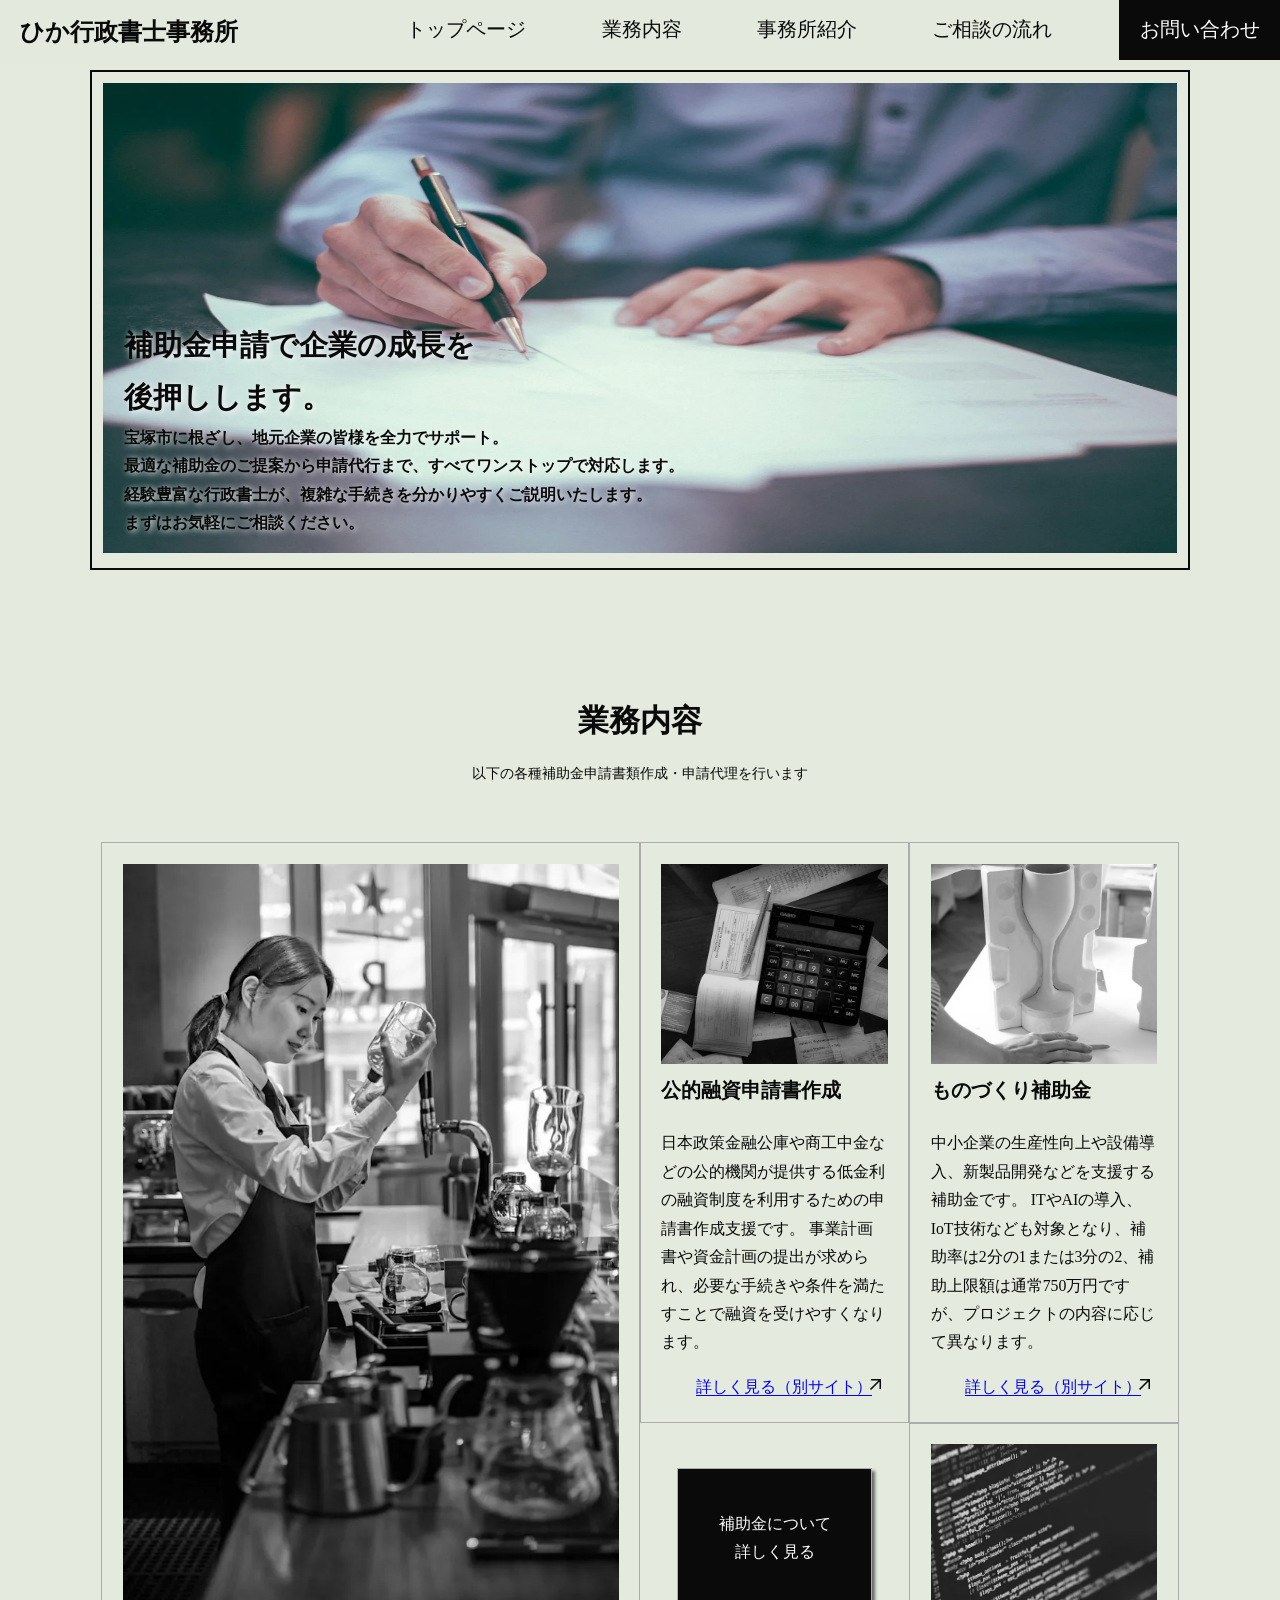
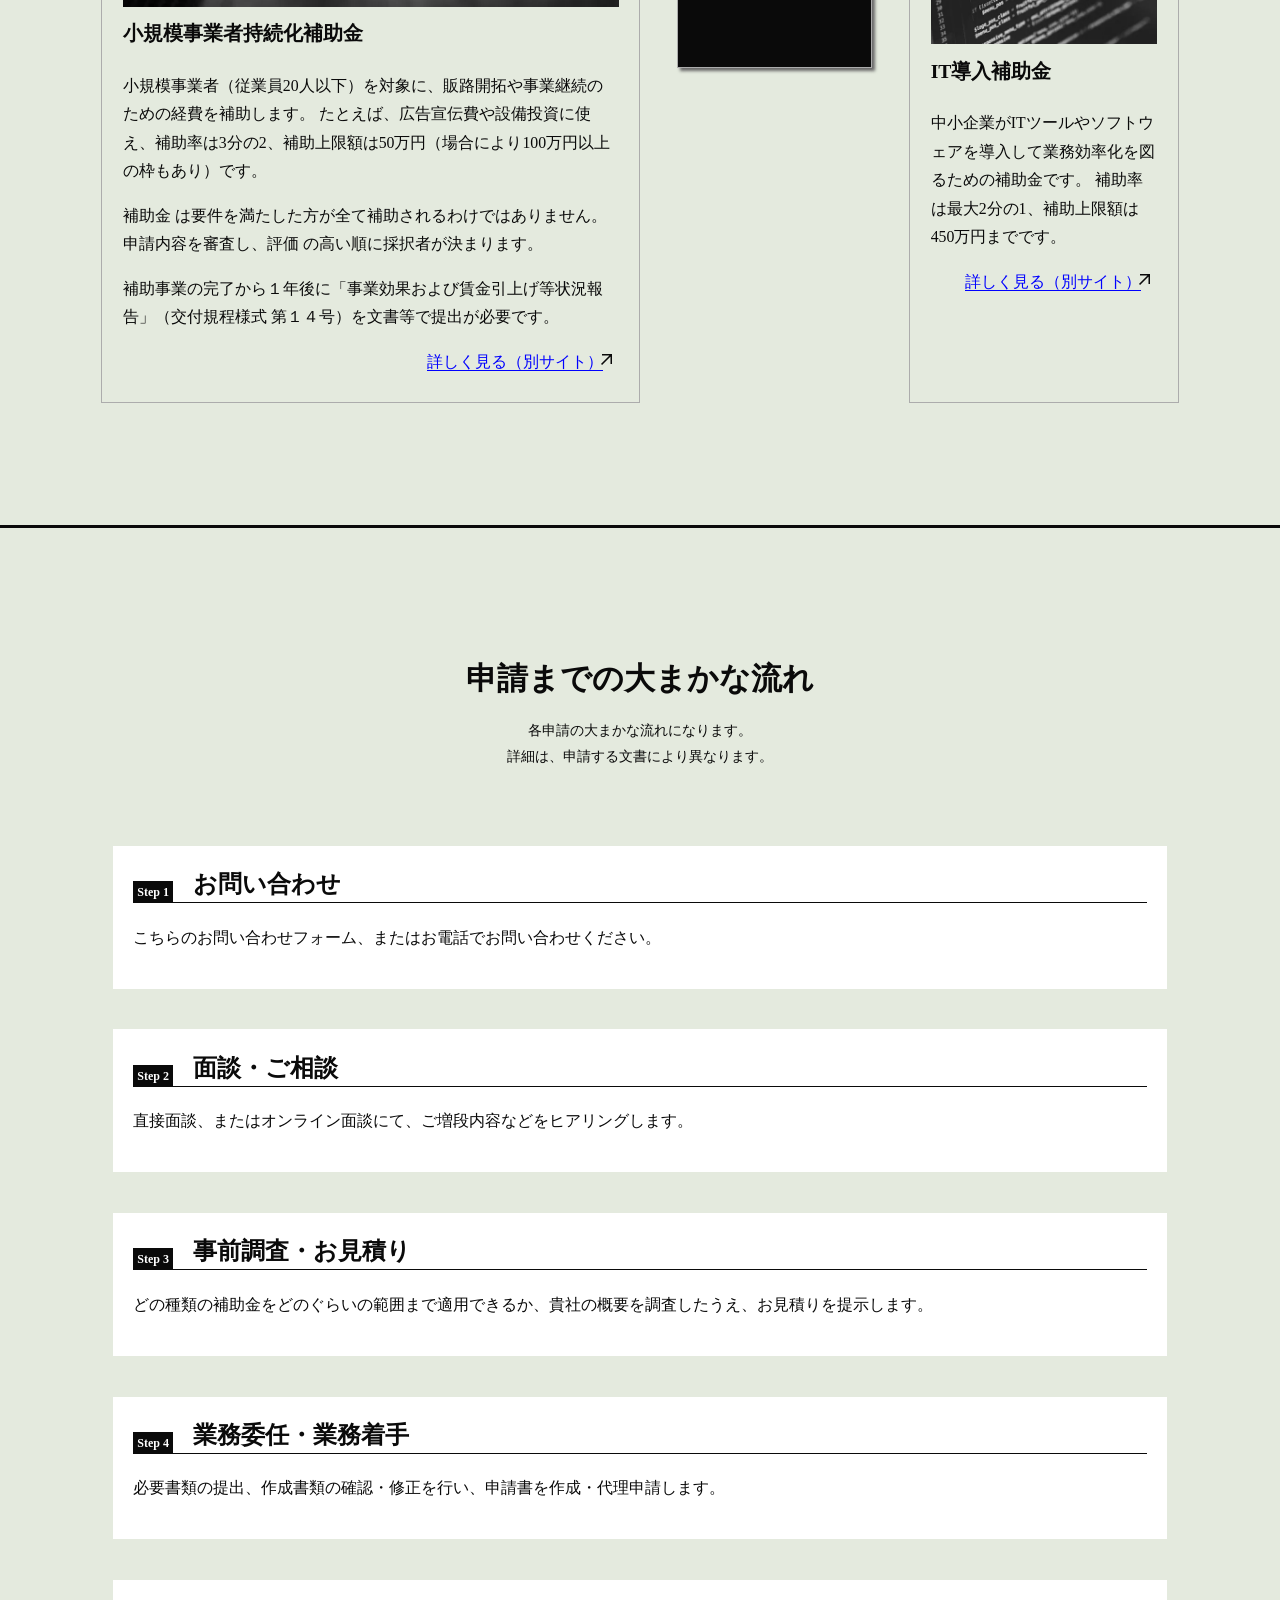
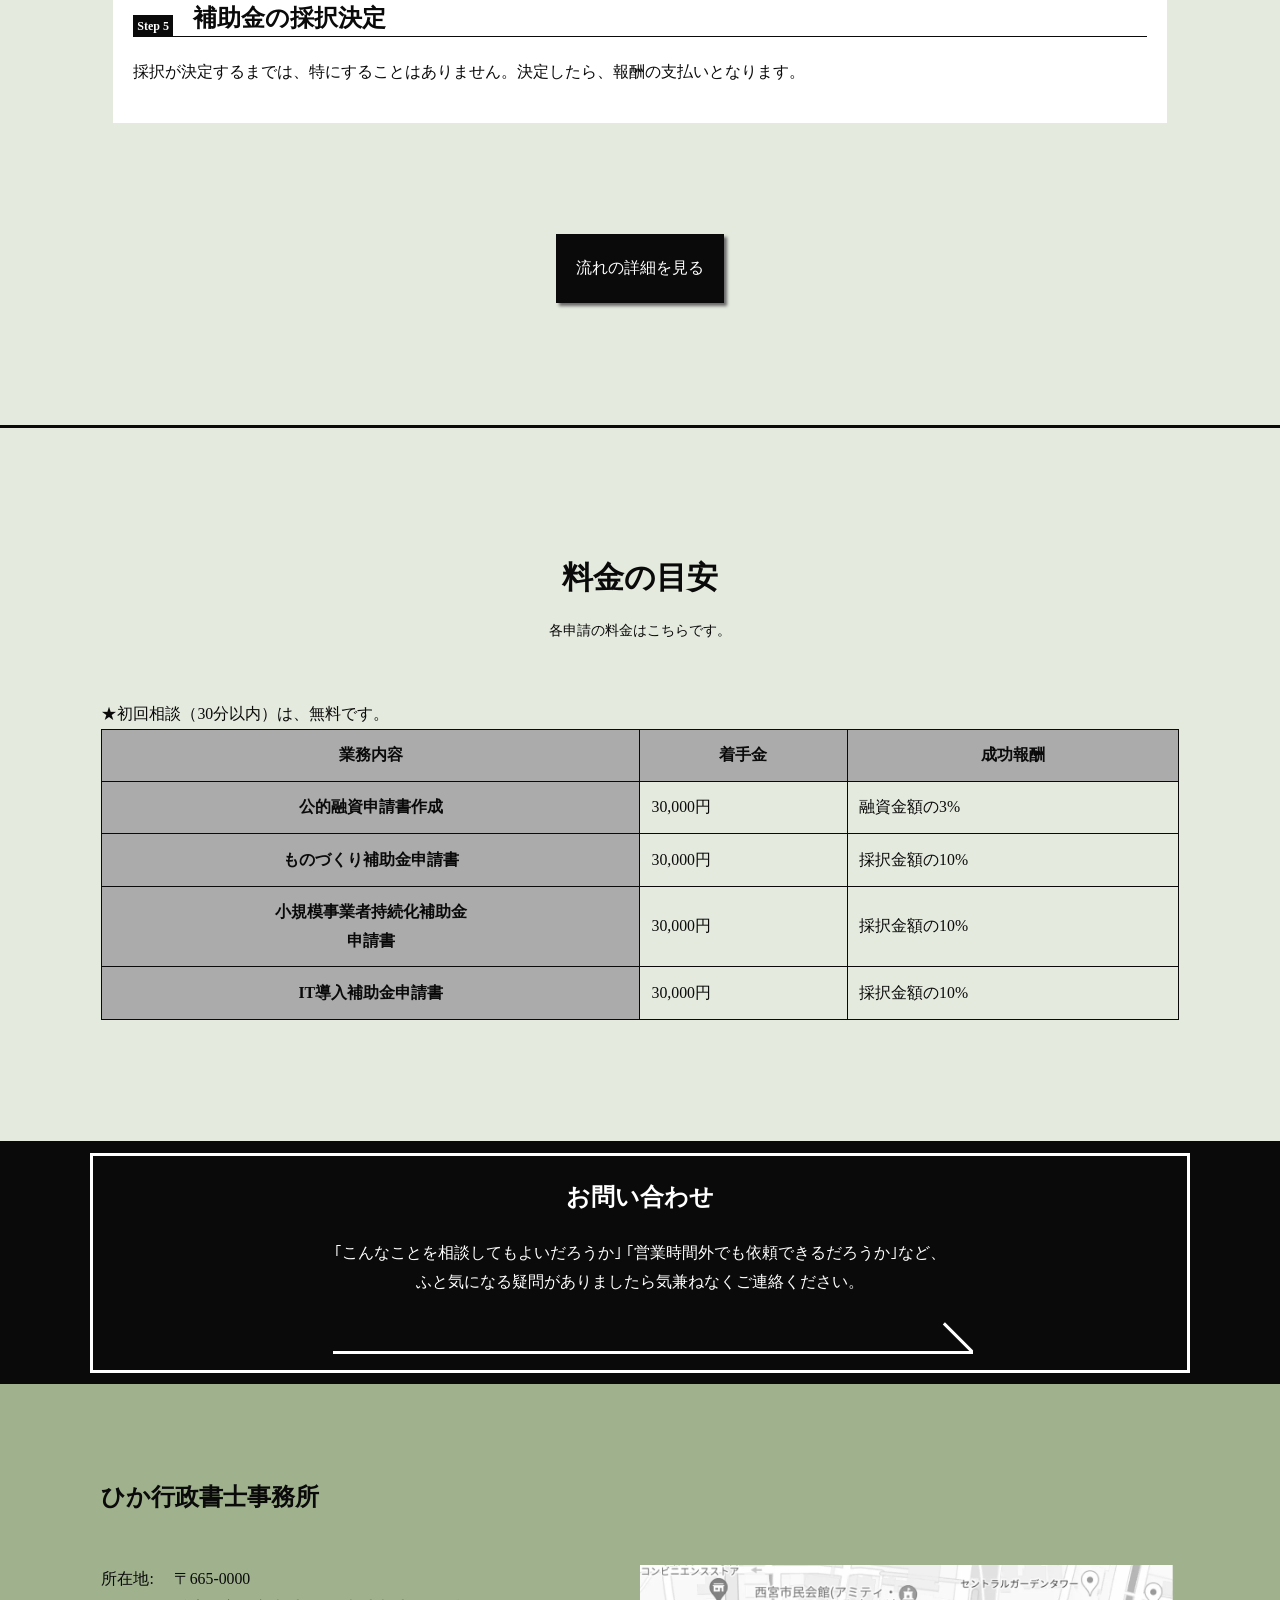
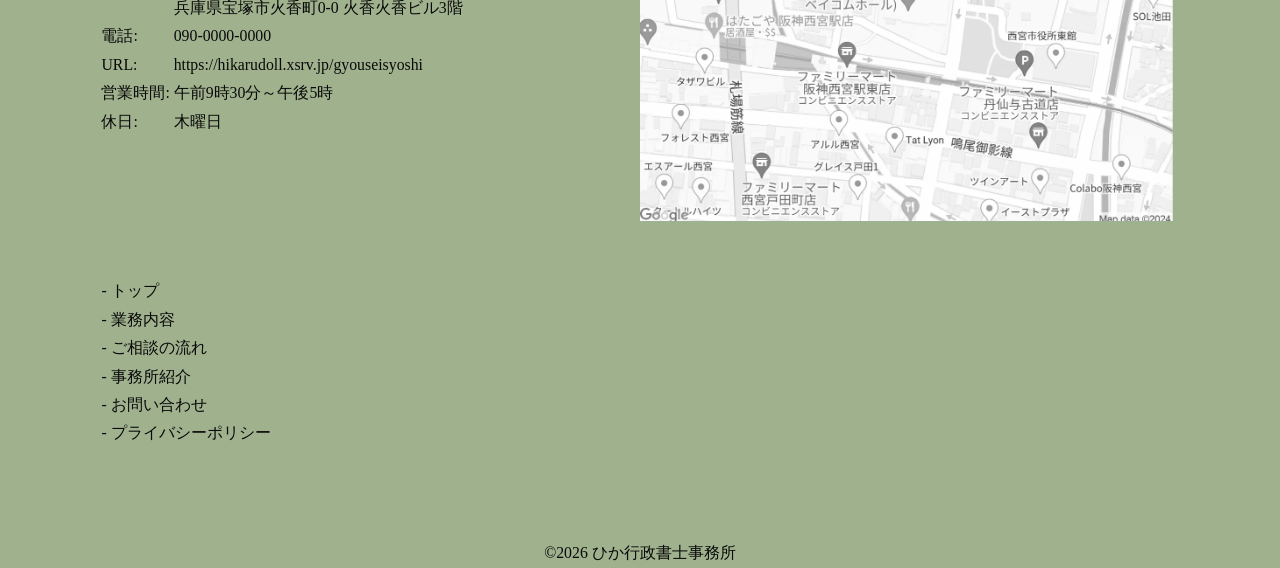
==== index.html @ 0ba05559 "contact箇所(pc)に改行を入れた" ====
<!doctype html>
<html lang="ja">
  <head>
    <meta charset="UTF-8" />
    <meta name="viewport" content="width=device-width, initial-scale=1.0" />
    <link rel="stylesheet" href="assets/css/variable.css" />
    <link rel="stylesheet" href="assets/css/reset.css" />
    <link rel="stylesheet" href="style.css" />
    <link rel="stylesheet" href="assets/css/main.css" />
    <link rel="stylesheet" href="responsive.css" />
    <title>ひか行政書士事務所</title>
    <!-- 構造化データ ----------------------------------------->
    <!-- Google Analyticsのタグを貼る場所 --------------------->
  </head>
  <body>
    <!-- header------------------------------------->
    <header class="header flex">
      <h1 class="logo">ひか行政書士事務所</h1>
      <button
        class="ham"
        aria-label="メニューを開く"
        aria-controls="main-navigation"
        aria-expanded="false"
      >
        <span class="ham1"></span>
        <span class="ham2"></span>
        <span class="ham3"></span>
      </button>
      <nav class="main-navigation" id="main-navigation">
        <ul class="nav-menu flex">
          <li><a href="#">トップページ</a></li>
          <li><a href="detail.html">業務内容</a></li>
          <li><a href="about.html">事務所紹介</a></li>
          <li><a href="flow.html">ご相談の流れ</a></li>
          <li class="contact-button">
            <a href="contact.html">お問い合わせ</a>
          </li>
        </ul>
      </nav>
    </header>
    <!-- mainvisual ---------------------------------->
    <div class="mainvisual wrapper">
      <div class="image">
        <img src="assets/img/mainvisual_img.webp" alt="字を書いている人" />
      </div>
      <p class="catchphrase">
        <span>補助金申請で企業の成長を<br class="blank" />後押しします。 </span
        ><br />
        宝塚市に根ざし、地元企業の皆様を全力でサポート。<br />
        最適な補助金のご提案から申請代行まで、すべてワンストップで対応します。<br />
        経験豊富な行政書士が、複雑な手続きを分かりやすくご説明いたします。<br />
        まずはお気軽にご相談ください。
      </p>
    </div>

    <!-- main----------------------------------------------->
    <main class="main front-page">
      <!-- service（業務内容）-------------->
      <section class="section service">
        <h2 class="title">業務内容</h2>
        <p class="section-phrase">
          以下の各種補助金申請書類作成・申請代理を行います
        </p>
        <div class="wrapper grid">
          <div class="item-1 item">
            <img src="assets/img/小規模事業者(2)img.webp" alt="小売り業の人" />
            <h3 class="item-title">小規模事業者持続化補助金</h3>
            <p>
              小規模事業者（従業員20人以下）を対象に、販路開拓や事業継続のための経費を補助します。
              たとえば、広告宣伝費や設備投資に使え、補助率は3分の2、補助上限額は50万円（場合により100万円以上の枠もあり）です。
            </p>
            <p>
              補助金
              は要件を満たした方が全て補助されるわけではありません。申請内容を審査し、評価
              の高い順に採択者が決まります。
            </p>
            <p>
              補助事業の完了から１年後に「事業効果および賃金引上げ等状況報告」（交付規程様式
              第１４号）を文書等で提出が必要です。
            </p>
            <div class="link">
              <a
                href="https://r3.jizokukahojokin.info/index.php"
                target="_blank"
                rel="noopener"
                >詳しく見る（別サイト）</a
              >
            </div>
          </div>
          <div class="item-2 item">
            <img src="assets/img/公的融資img.webp" alt="電卓の画像" />
            <h3 class="item-title">公的融資申請書作成</h3>
            <p>
              日本政策金融公庫や商工中金などの公的機関が提供する低金利の融資制度を利用するための申請書作成支援です。
              事業計画書や資金計画の提出が求められ、必要な手続きや条件を満たすことで融資を受けやすくなります。
            </p>
            <div class="link">
              <a
                href="https://www.jfc.go.jp/n/service/dl_kokumin.html"
                target="_blank"
                rel="noopener"
                >詳しく見る（別サイト）</a
              >
            </div>
          </div>
          <div class="item-3 item">
            <img src="assets/img/モノづくり補助金img.webp" alt="陶器を作る人" />
            <h3 class="item-title">ものづくり補助金</h3>
            <p>
              中小企業の生産性向上や設備導入、新製品開発などを支援する補助金です。
              ITやAIの導入、IoT技術なども対象となり、補助率は2分の1または3分の2、補助上限額は通常750万円ですが、プロジェクトの内容に応じて異なります。
            </p>
            <div class="link">
              <a
                href="https://portal.monodukuri-hojo.jp/"
                target="_blank"
                rel="noopener"
                >詳しく見る（別サイト）</a
              >
            </div>
          </div>
          <div class="item-5 item">
            <img
              src="assets/img/IT導入補助金img.webp"
              alt="テキストエディターの画像"
            />
            <h3 class="item-title">IT導入補助金</h3>
            <p>
              中小企業がITツールやソフトウェアを導入して業務効率化を図るための補助金です。
              補助率は最大2分の1、補助上限額は450万円までです。
            </p>
            <div class="link">
              <a
                href="https://it-shien.smrj.go.jp/"
                target="_blank"
                rel="noopener"
                >詳しく見る（別サイト）</a
              >
            </div>
          </div>
          <div class="item-4 item button">
            <a href="detail.html"
              >補助金について<br class="blank" />詳しく見る
            </a>
          </div>
        </div>
      </section>
      <!-- flow（大まかな流れ）- --------------->
      <section class="section flow">
        <h2 class="title">申請までの大まかな流れ</h2>
        <p class="section-phrase">
          各申請の大まかな流れになります。<br
            class="blank"
          />詳細は、申請する文書により異なります。
        </p>
        <ul class="wrapper grid">
          <li class="item">
            <h3 class="item-title"><span>Step 1</span>お問い合わせ</h3>
            <p>
              こちらのお問い合わせフォーム、またはお電話でお問い合わせください。
            </p>
          </li>
          <li class="item">
            <h3 class="item-title"><span>Step 2</span>面談・ご相談</h3>
            <p>
              直接面談、またはオンライン面談にて、ご増段内容などをヒアリングします。
            </p>
          </li>
          <li class="item">
            <h3 class="item-title"><span>Step 3</span>事前調査・お見積り</h3>
            <p>
              どの種類の補助金をどのぐらいの範囲まで適用できるか、貴社の概要を調査したうえ、お見積りを提示します。
            </p>
          </li>
          <li class="item">
            <h3 class="item-title"><span>Step 4</span>業務委任・業務着手</h3>
            <p>
              必要書類の提出、作成書類の確認・修正を行い、申請書を作成・代理申請します。
            </p>
          </li>
          <li class="item last-item">
            <h3 class="item-title"><span>Step 5</span>補助金の採択決定</h3>
            <p>
              採択が決定するまでは、特にすることはありません。決定したら、報酬の支払いとなります。
            </p>
          </li>
        </ul>
        <div class="section-button button">
          <a href="flow.html">流れの詳細を見る</a>
        </div>
      </section>
      <!-- price（料金の目安）- ---------------->
      <section class="section price">
        <h2 class="title">料金の目安</h2>
        <p class="section-phrase">各申請の料金はこちらです。</p>
        <div class="wrapper">
          <p>★初回相談（30分以内）は、無料です。</p>
          <table>
            <thead>
              <tr>
                <th>業務内容</th>
                <th>着手金</th>
                <th>成功報酬</th>
              </tr>
            </thead>
            <tbody>
              <tr>
                <th>公的融資申請書作成</th>
                <td>30,000円</td>
                <td>融資金額の3%</td>
              </tr>
              <tr>
                <th>ものづくり補助金申請書</th>
                <td>30,000円</td>
                <td>採択金額の10%</td>
              </tr>
              <tr>
                <th>小規模事業者持続化補助金<br class="blank" />申請書</th>
                <td>30,000円</td>
                <td>採択金額の10%</td>
              </tr>
              <tr>
                <th>IT導入補助金申請書</th>
                <td>30,000円</td>
                <td>採択金額の10%</td>
              </tr>
            </tbody>
          </table>
        </div>
      </section>
      <!-- contact（お問い合わせ）- ---------->
      <section class="contact">
        <a href="contact.html" class="wrapper">
          <h2>お問い合わせ</h2>
          <p>
            ｢こんなことを相談してもよいだろうか｣
            ｢営業時間外でも依頼できるだろうか｣など、<br class="blank" />
            ふと気になる疑問がありましたら気兼ねなくご連絡ください。
          </p>
        </a>
      </section>
    </main>
    <!-- footer- --------------------------------------->
    <footer class="footer">
      <div class="wrapper">
        <div class="item">
          <div class="logo">ひか行政書士事務所</div>
          <div class="flex">
            <dl class="grid">
              <dt>所在地:</dt>
              <dd>
                〒665-0000<br />
                兵庫県宝塚市火香町0-0 火香火香ビル3階
              </dd>
              <dt>電話:</dt>
              <dd>090-0000-0000</dd>
              <dt>URL:</dt>
              <dd>https://hikarudoll.xsrv.jp/gyouseisyoshi</dd>
              <dt>営業時間:</dt>
              <dd>午前9時30分～午後5時</dd>
              <dt>休日:</dt>
              <dd>木曜日</dd>
            </dl>
            <div class="map">
              <img src="assets/img/map.webp" alt="地図" />
            </div>
          </div>
        </div>
        <ul class="footer-nav-menu" aria-label="フッターメニュー">
          <li><a href="index.html">トップ</a></li>
          <li><a href="detail.html">業務内容</a></li>
          <li><a href="flow.html">ご相談の流れ</a></li>
          <li><a href="about.html">事務所紹介</a></li>
          <li><a href="contact.html">お問い合わせ</a></li>
          <li><a href="privacy-policy.html">プライバシーポリシー</a></li>
        </ul>
      </div>
      <p class="copy">&copy;2026 ひか行政書士事務所</p>
    </footer>
    <!-- /footer- ------------------------------------------------->
    <script src="java.js"></script>
  </body>
</html>
---- assets/css/variable.css ----
@charset "UTF-8";
:root {
  /* === color ==================================== */
  --color-base: #e4eade;
  --color-accent: #0a0a0a;
  --color-line: #333;
  --color-line-right: #acacac;
  /* === spacing ==================================== */
  --space-xxs: clamp(0.3rem, 0.162rem + 0.69vw, 0.75rem);
  --space-xs: clamp(1rem, 0.908rem + 0.46vw, 1.3rem);
  --space-s: clamp(1.5rem, 1.056rem + 2.22vw, 3rem);
  --space-m: clamp(2rem, 1.704rem + 1.48vw, 3rem);
  --space-l: clamp(3rem, 2.407rem + 2.96vw, 5rem);
  /* --space-xl: 64px; */
  --space-xl: clamp(0.5rem, -0.577rem + 5.38vw, 4rem);
  --space-xxl: 80px;

  /* === font size ==================================== */

  --title-h1: clamp(1.563rem, 1.428rem + 0.67vw, 2rem);
  --title-h2: clamp(1.375rem, 1.26rem + 0.58vw, 1.5rem);
  /* --title-h3: clamp(1rem, 0.962rem + 0.19vw, 1.125rem); */
  --title-h3: clamp(1rem, 0.923rem + 0.38vw, 1.25rem);
  --title-h4: 1rem;

  /* text */
  --text-xs: 0.75rem;
  --text-s: clamp(0.875rem, 0.4vw + 0.8rem, 1rem);
  --text-m: clamp(1rem, 0.5vw + 0.85rem, 1.125rem);
  --text-l: clamp(1.125rem, 0.5vw + 1rem, 1.5rem);
  --text-xl: clamp(1.5rem, 1vw + 1rem, 3rem);
  /* こっちを使うことにする *******************変換未*****/
  --text-l: 1.125rem;
  --text-m: 1rem;
  --text-s: 0.875rem;

  /* button */
  /* こっちを使うことにする************************* */
  --button-l: 1.25rem;
  --button-m: 1rem;
  --button-s: 0.875rem;
}
---- style.css ----
@charset "utf-8";
/* -----------------------
共通スタイル
------------------------ */
.title,
.page-title {
  padding: var(--space-m) 0 var(--space-xxs);
  font-size: var(--title-h1);
  text-align: center;
  font-weight: bold;
}
.logo {
  font-weight: bold;
  font-size: var(--title-h2);
}
.section-title {
  font-size: var(--title-h2);
}
.page-title {
  text-align: left;
}
.wrapper {
  max-width: 1100px;
  margin: 0 auto;
  padding: var(--space-s) var(--space-xxs);
}
.grid {
  display: grid;
}
.flex {
  display: flex;
  flex-direction: column;
}
.section-phrase {
  font-size: var(--text-s);
  text-align: center;
  margin-bottom: var(--space-xxs);
}
.link {
  text-align: right;
  margin-right: 2rem;
  & a {
    border-bottom: 1px solid blue;
    position: relative;
    color: blue;
  }
  & a::after {
    display: inline-block;
    position: absolute;
    content: "";
    background-image: url(assets/img/arrow_outward.png);
    width: 20px;
    height: 20px;
    right: -14px;
    bottom: 0;
    transition: 0.4s ease;
  }
  & a:hover::after {
    right: -20px;
  }
}
.button {
  background-color: var(--color-accent);
  width: max-content;
  margin: var(--space-s) auto;
  padding: 0;
  box-shadow: 3px 3px 3px dimgray;
  & a {
    display: block;
    color: #fff;
    padding: var(--space-xs);
  }
}
.button:hover {
  background-color: #fff;
  outline: 2px solid var(--color-accent);
  & a {
    color: var(--color-accent);
    font-weight: bold;
  }
}
.blank {
  display: none;
}

/* -----------------------
header
------------------------ */
/* menu ------- */
.ham {
  display: block;
  border: none;
  width: 31px;
  height: 31px;
  position: absolute;
  right: 1rem;
  top: 1rem;
  z-index: 30;
  cursor: pointer;
  background-color: transparent;
}
.ham span {
  position: absolute;
  width: 100%;
  height: 2px;
  right: 0;
}
.ham1 {
  top: calc(50% - 10% / 2 - 25%);
  transition: 0.2s;
  background-color: var(--color-accent);
}
.ham2 {
  top: calc(50% - 10% / 2);
  background-color: var(--color-accent);
}
.ham3 {
  top: calc(50% - 10% / 2 + 25%);
  transition: 0.5s;
  background-color: var(--color-accent);
}
.open .ham1 {
  top: calc(50% - 10% / 2);
  background-color: var(--color-accent);
  transform: rotate(135deg);
}
.open .ham2 {
  opacity: 0;
}
.open .ham3 {
  top: calc(50% - 10% / 2);
  background-color: var(--color-accent);
  transform: rotate(-135deg);
}
.main-navigation {
  display: none;
  background-color: var(--color-base);
  width: 100%;
  height: 100vh;
  padding: var(--space-m);
  top: 0;
  left: 0;
  z-index: 2;
  transition: 1s;
  & li {
    line-height: 2;
    text-align: center;
  }
  & a {
    font-size: var(--title-h2);
    padding: 0.2rem 0.5rem;
  }
}
.open .main-navigation {
  display: block;
}
.header {
  padding: var(--space-xxs);
  position: fixed;
  width: 100%;
  transition: 1s ease;
  background-color: #e4eade91;
  z-index: 10;
  top: 0;
}

/* -----------------------
footer
------------------------ */
.footer {
  padding-top: var(--space-m);
  background-color: #9fb18d;
  .logo,
  .map,
  .footer-nav-menu {
    margin-bottom: var(--space-m);
  }
  .grid {
    grid-template-columns: 1fr 4fr;
    margin-bottom: var(--space-xs);
  }
  .footer-nav-menu li::before {
    content: "- ";
  }
  & a:hover {
    margin-left: 1rem;
  }
  .copy {
    text-align: center;
  }
}
/*  --------------------
Intersection Observere
-----------------------*/
.hide {
  transform: translateY(-200px);
}
---- assets/css/main.css ----
@charset "utf-8";
/* ---------------------
共通スタイル
-----------------------*/
.blank {
  display: none;
}
.contact {
  background-color: var(--color-accent);
  padding: var(--space-xxs);
  text-align: center;
  position: relative;
  transition: 0.4s;
  & a {
    height: 220px;
    display: block;
    border: 3px solid #fff;
  }
  & h2 {
    margin: var(--space-xs) 0;
  }
  & a,
  & h2,
  & p {
    color: #fff;
  }
  &::after,
  &::before {
    content: "";
    position: absolute;
    background-color: #fff;
    width: 70%;
    height: 3px;
    bottom: 30px;
    right: 60px;
  }
  &::before {
    width: 40px;
    bottom: 45px;
    right: 56px;
    transform: rotate(45deg);
  }
  &:hover {
    background-color: rgb(112, 111, 111);
  }
}
.sub-content {
  border-top: 1px solid var(--color-accent);
  .sub-wrapper {
    max-width: 1100px;
    margin: 0 auto;
    background-color: var(--color-base);
  }
  & li {
    padding: var(--space-s);
    border-bottom: 1px solid var(--color-line-right);
  }
  & h3 {
    border-bottom: 1px solid var(--color-line-right);
    text-align: center;
    font-size: var(--title-h2);
    padding: var(--space-xs);
  }
  & h4 {
    font-size: var(--title-h3);
    margin-bottom: var(--space-xxs);
  }
  .item {
    padding: var(--space-xs);
  }
}
/* -------------------------
index.html
-------------------------- */
/* mainvisual */
.mainvisual {
  top: 70px;
  margin: var(--space-xxs);
  padding: var(--space-xxs);
  border: 2px solid var(--color-accent);
  position: relative;
  height: 72vh;
  margin-bottom: var(--space-s);
  .image {
    & img {
      height: 70vh;
    }
  }
  .catchphrase {
    position: absolute;
    padding: var(--space-xs);
    bottom: 10px;
    font-weight: bold;
    text-shadow: 2px 1px 6px #fff;
    & span {
      font-size: var(--text-xl);
    }
  }
}
/* main */
.front-page {
  .section {
    padding: var(--space-l) 0;
    border-bottom: 3px solid var(--color-accent);
  }
  & img {
    filter: grayscale(1);
    width: 100%;
    height: 200px;
  }
  .item-title {
    font-size: var(--title-h2);
    margin-bottom: var(--space-xs);
  }
  .item {
    & p {
      margin-bottom: 1rem;
    }
  }
  /* section service ---------------*/
  .service {
    .item {
      padding-bottom: var(--space-s);
    }
    .item-5 {
      padding-bottom: var(--space-l);
    }
    .item-4 {
      padding: 0;
    }
  }
  /* section flow -------------------*/
  .flow {
    .item {
      background-color: #fff;
      padding: var(--space-xs);
      margin-bottom: var(--space-s);
      margin: var(--space-xs) var(--space-xxs);
    }
    .item-title {
      border-bottom: 1px solid var(--color-accent);
      padding-left: 60px;
      position: relative;
      line-height: 1.5;
      & span {
        background-color: var(--color-accent);
        color: #fff;
        font-size: var(--text-xs);
        padding: 2px 4px;
        position: absolute;
        bottom: -1px;
        left: 0;
      }
    }
  }
  .price {
    margin-bottom: 0;
    .section {
      border-bottom: 3px solid var(--color-base);
    }

    & table {
      width: 100%;
      border: 1px solid var(--color-accent);
      border-collapse: collapse;
    }
    & th {
      background-color: rgb(172, 171, 171);
    }
    & td,
    & th {
      border-bottom: 1px solid var(--color-accent);
      border-left: 1px solid var(--color-accent);
      padding: var(--space-xxs);
    }
  }
  .section.price {
    border-bottom: none;
  }
}

/* -----------------------
detail.html
------------------------ */
.detail {
  background-image: url(../img/detail-bg-fix.webp);
  background-repeat: no-repeat;

  .inner {
    background-color: #ffffffb1;
    padding: var(--space-s) var(--space-xs);
    margin-bottom: var(--space-s);
    & p {
      margin-bottom: var(--space-xs);
    }
  }
  .section-subtitle::before {
    content: "■";
  }
  .section-title {
    margin-bottom: var(--space-xxs);
  }
}

/* -----------------------
about.html
------------------------ */
.about {
  .text {
    padding: var(--space-s);
    .item {
      margin-bottom: var(--space-s);
    }
  }
  .career dl {
    display: grid;
    grid-template-columns: 1fr 3fr;
  }
  .image {
    text-align: center;
    margin-bottom: var(--space-s);
    & img {
      width: 70%;
    }
  }
  .summary {
    border: 1px solid var(--color-line);
    gap: 0;
    grid-template-columns: 1fr 4fr;
    & dt,
    & dd {
      border: 1px solid var(--color-line);
      padding: var(--space-xxs);
    }
  }
}

/* -----------------------
flow.html
------------------------ */
#flow {
  .container {
    border-left: 1px solid var(--color-accent);
    padding: var(--space-l) 0 0 var(--space-m);
  }
  .section-title {
    margin-bottom: var(--space-xs);
    position: relative;
  }
  .section {
    margin-bottom: var(--space-l);
  }
  .section-title::before {
    content: "Step.1";
    position: absolute;
    color: rgba(143, 143, 143, 0.237);
    font-size: 3rem;
    top: -57px;
    left: -33px;
  }
  .step2::before {
    content: "Step.2";
  }
  .step3::before {
    content: "Step.3";
  }
  .step4::before {
    content: "Step.4";
  }
  .step5::before {
    content: "Step.5";
  }
  .step6::before {
    content: "Step.6";
  }
  .step7::before {
    content: "Step.7";
  }
}

/* -----------------------
contact.html
Formzuのフォームを挿入するため基本的にデザインは変更不可
------------------------ */
.contact-form {
  height: 120vh;
}
/* -----------------------
thanks.html/404.html
------------------------ */
#thanks,
#not-found {
  .page-title {
    padding: var(--space-m) 0;
  }
  & p {
    margin-bottom: var(--space-s);
  }
}
---- responsive.css ----
@charset "utf-8";
@media screen and (max-width: 1120px) {
}
@media screen and (min-width: 878px) {
  .blank {
    display: block;
  }
  .contact::after {
    width: 50%;
    right: 24%;
  }
  .contact::before {
    right: 23.6%;
  }
  .contact .wrapper {
    padding: 0 var(--space-m);
  }
  .sub-content .grid {
    grid-template-columns: repeat(3, 1fr);
    gap: 0;
    & li {
      border-right: 1px solid var(--color-line-right);
      padding: var(--space-s);
    }
    & li:first-child {
      border-left: 1px solid var(--color-line-right);
    }
  }

  /* header/menu------- */
  .grid2 {
    grid-template-columns: repeat(2, 1fr);
    gap: var(--space-s);
  }
  .ham {
    display: none;
  }
  .header {
    flex-direction: row;
    justify-content: space-between;
    align-items: center;
    padding: 0 0 0 var(--space-xs);
    position: fixed;
    width: 100%;
    height: 65px;
    background-color: #e4eadeba;
    top: 0;
    z-index: 10;
  }
  .main-navigation {
    background-color: transparent;
    padding: 0;
    display: block;
    height: 65px;
    width: 70%;
    .flex {
      justify-content: space-between;
      align-items: center;
      flex-direction: row;
    }
    & li {
      line-height: 1;
    }
    & a {
      font-size: var(--title-h3);
    }
    .contact-button {
      background-color: var(--color-accent);
      & a {
        color: #fff;
        display: inline-block;
        padding: var(--space-xs);
      }
    }
  }
  /* mainvisual------------ */
  .mainvisual {
    top: 60px;
    margin-bottom: 60px;
    margin: 10px auto 60px auto;
    height: 500px;
    .image {
      width: 100%;
      & img {
        object-fit: fill;
        width: 100%;
        height: 470px;
      }
    }
  }
  /* footer-------- */
  .footer {
    .flex {
      flex-direction: row;
      align-items: flex-start;
      justify-content: space-between;
    }
    .grid2 {
      gap: var(--space-xxs);
    }
    .map {
      width: 50%;
    }
  }

  /* -----------------------
  index.html
  ------------------------ */

  .front-page {
    .service {
      .grid {
        grid-template-columns: repeat(4, 1fr);
        grid-template-rows: repeat(2, 1fr);
      }
      .item-title {
        font-size: var(--title-h3);
      }
      .item {
        padding: var(--space-xs);
        border: 1px solid var(--color-line-right);
      }
      .item-1 {
        grid-column: 1/3;
        grid-row: 1/3;
        & img {
          height: auto;
        }
      }
      .item-2 {
        grid-column: 3/4;
        grid-row: 1/2;
      }
      .item-3 {
        grid-column: 4/5;
        grid-row: 1/2;
      }
      .item-4 {
        grid-column: 3/4;
        grid-row: 2/3;
        text-align: center;
        height: 200px;
        .blank {
          display: block;
        }
        &:hover {
          background-color: dimgray;
        }
      }
      .item-5 {
        grid-column: 4/5;
        grid-row: 2/3;
      }
    }
  }
  .link {
    margin-right: 1rem;
  }

  /* -----------------------
  detail.html
  ------------------------ */
  .detail {
    .wrapper {
      padding: var(--space-s);
    }
    .inner {
      padding: var(--space-s);
    }
    .grid2 {
      align-items: end;
      margin-bottom: var(--space-m);
    }
  }
  /* -----------------------
  about.html
  ------------------------ */
  #about {
    .about-grid {
      grid-template-columns: 1fr 1fr;
      gap: var(--space-s);
      margin-bottom: var(--space-m);
      align-items: center;
    }
    & h2 {
      padding: var(--space-xs) 0;
    }
  }
  /* -----------------------
  flow.html
  ------------------------ */
  #flow {
    .section-title::before {
      font-size: 6rem;
      top: -85px;
    }
    .container {
      margin-left: var(--space-m);
    }
  }
  /* -------------------
  contact.html
  ---------------------*/
  .contact-form {
    .wrapper {
      width: 700px;
    }
  }
}
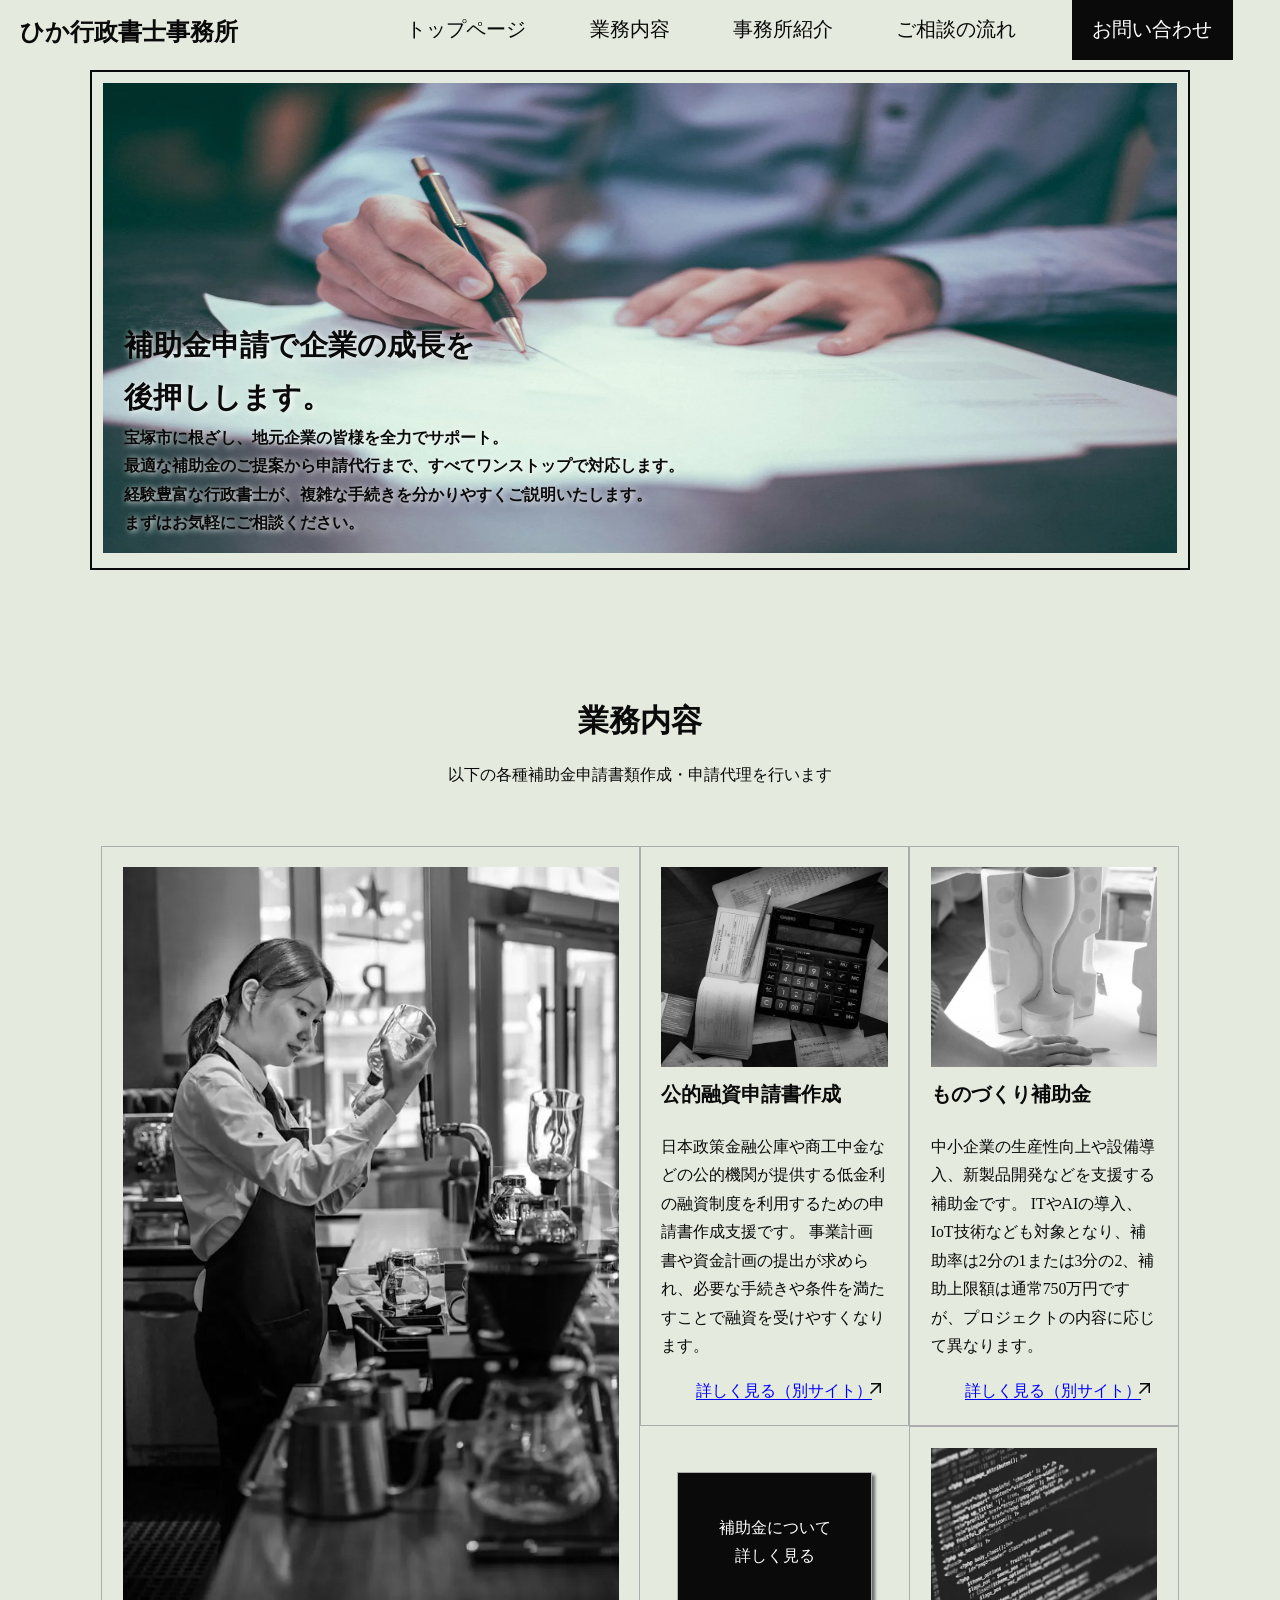
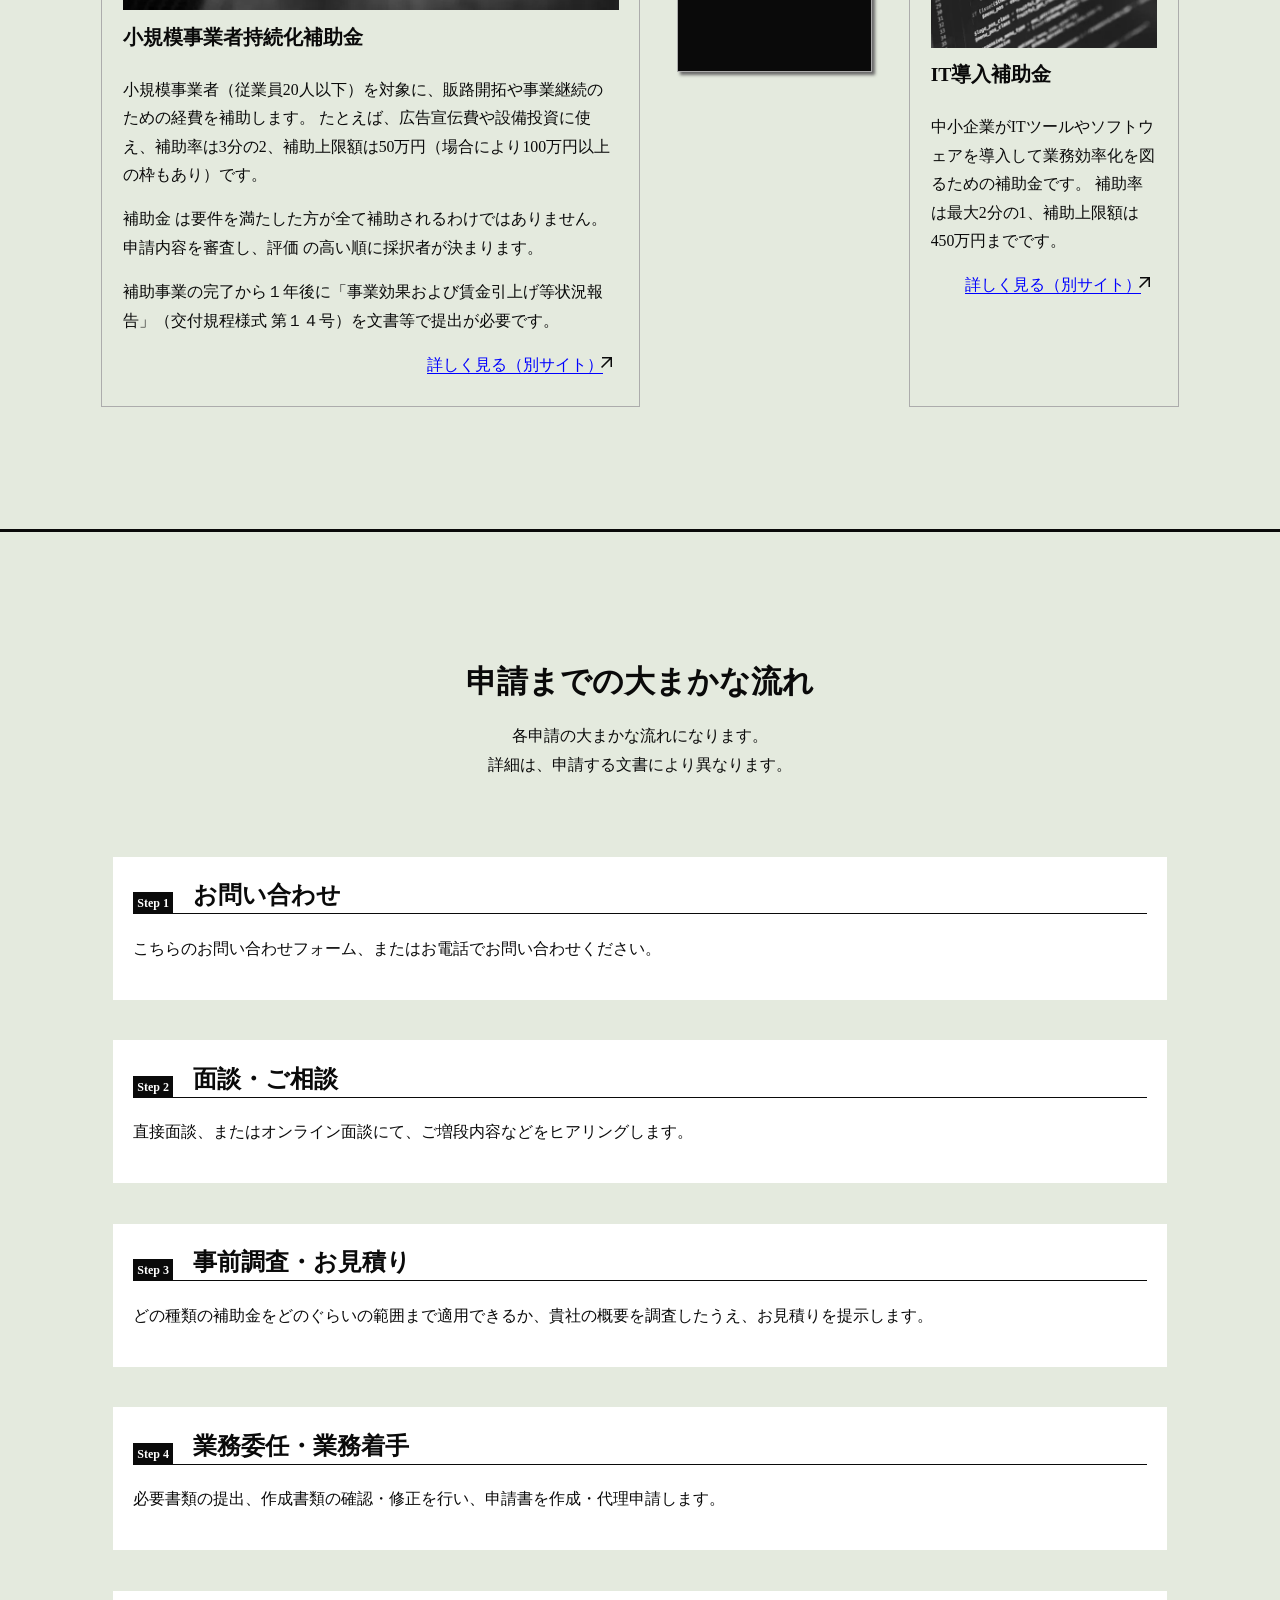
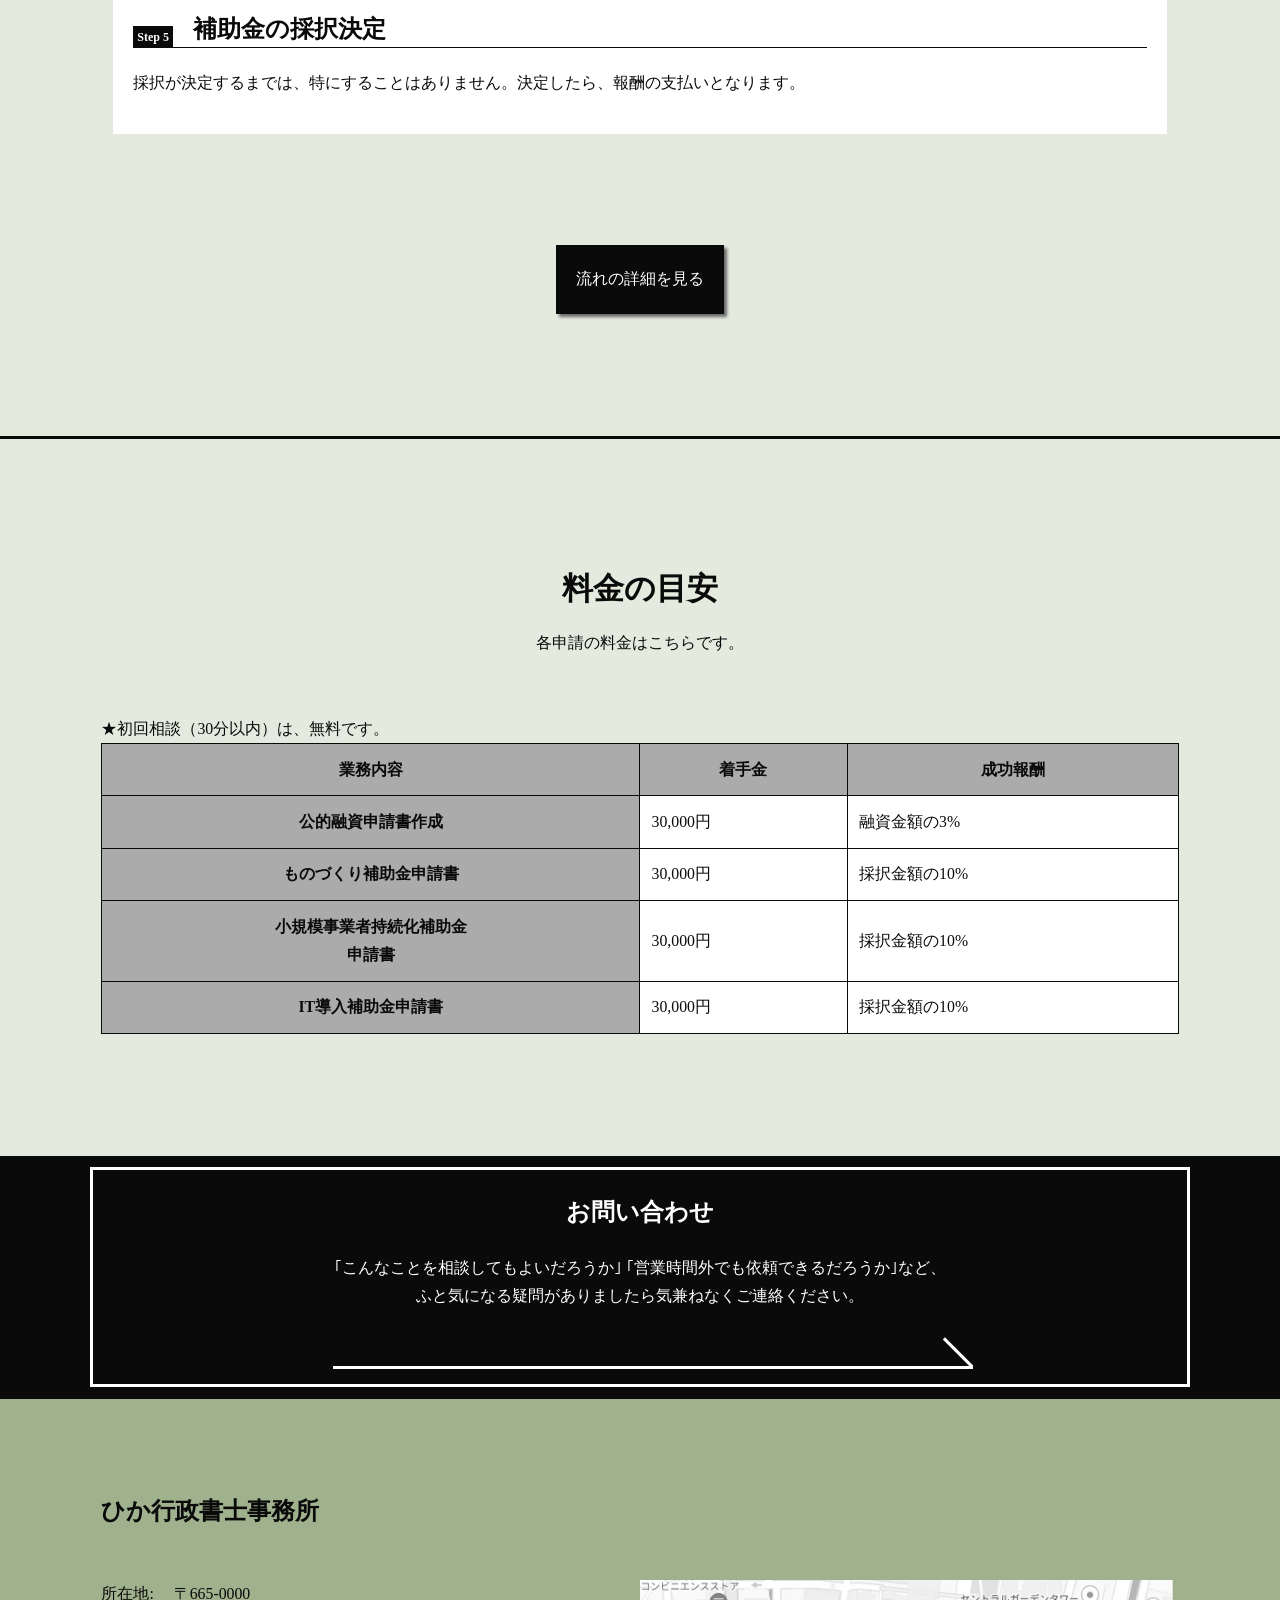
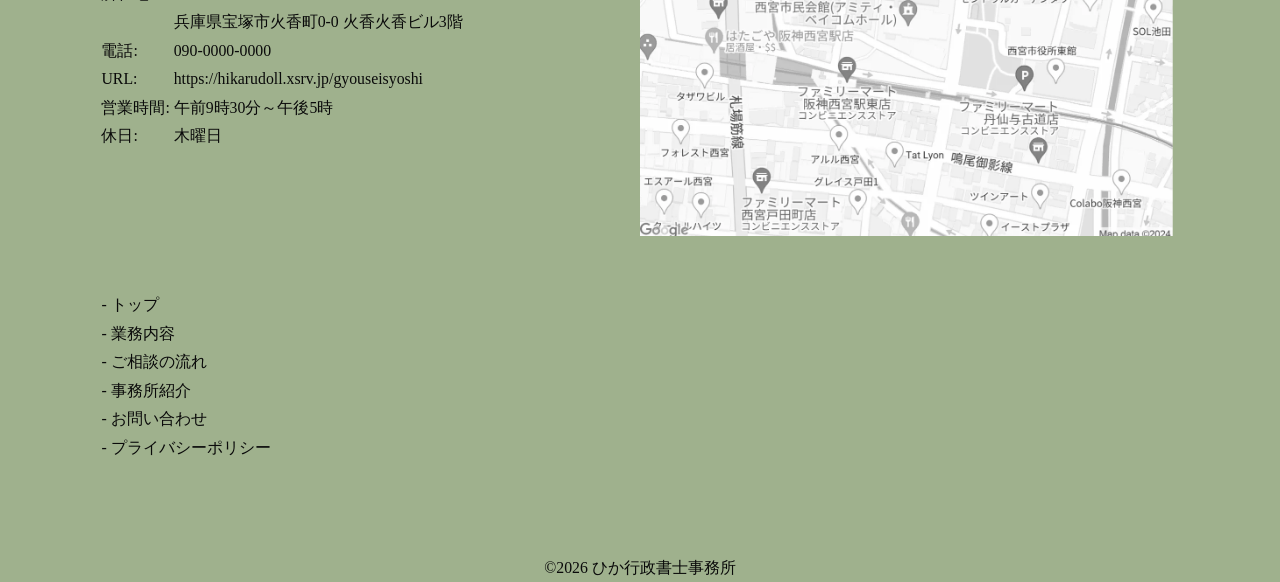
==== commit 53330a20: "コピーライトをJSで動的にする" ====
--- a/index.html
+++ b/index.html
@@ -35,6 +35,7 @@
           <li class="contact-button">
             <a href="contact.html">お問い合わせ</a>
           </li>
+          <li id="js-focus-trap" tabindex="0"></li>
         </ul>
       </nav>
     </header>
@@ -275,7 +276,7 @@
           <li><a href="privacy-policy.html">プライバシーポリシー</a></li>
         </ul>
       </div>
-      <p class="copy">&copy;2026 ひか行政書士事務所</p>
+      <p class="copy">&copy;<span id="year"></span> ひか行政書士事務所</p>
     </footer>
     <!-- /footer- ------------------------------------------------->
     <script src="java.js"></script>
--- a/assets/css/variable.css
+++ b/assets/css/variable.css
@@ -1,11 +1,11 @@
 @charset "UTF-8";
 :root {
-  /* === color ==================================== */
+  /* === color =========================== */
   --color-base: #e4eade;
   --color-accent: #0a0a0a;
   --color-line: #333;
   --color-line-right: #acacac;
-  /* === spacing ==================================== */
+  /* === spacing ========================== */
   --space-xxs: clamp(0.3rem, 0.162rem + 0.69vw, 0.75rem);
   --space-xs: clamp(1rem, 0.908rem + 0.46vw, 1.3rem);
   --space-s: clamp(1.5rem, 1.056rem + 2.22vw, 3rem);
@@ -14,29 +14,15 @@
   /* --space-xl: 64px; */
   --space-xl: clamp(0.5rem, -0.577rem + 5.38vw, 4rem);
   --space-xxl: 80px;
-
-  /* === font size ==================================== */
-
+  /* === font size ======================== */
   --title-h1: clamp(1.563rem, 1.428rem + 0.67vw, 2rem);
   --title-h2: clamp(1.375rem, 1.26rem + 0.58vw, 1.5rem);
-  /* --title-h3: clamp(1rem, 0.962rem + 0.19vw, 1.125rem); */
   --title-h3: clamp(1rem, 0.923rem + 0.38vw, 1.25rem);
   --title-h4: 1rem;
-
-  /* text */
+  /* == text ==============================*/
   --text-xs: 0.75rem;
   --text-s: clamp(0.875rem, 0.4vw + 0.8rem, 1rem);
   --text-m: clamp(1rem, 0.5vw + 0.85rem, 1.125rem);
   --text-l: clamp(1.125rem, 0.5vw + 1rem, 1.5rem);
   --text-xl: clamp(1.5rem, 1vw + 1rem, 3rem);
-  /* こっちを使うことにする *******************変換未*****/
-  --text-l: 1.125rem;
-  --text-m: 1rem;
-  --text-s: 0.875rem;
-
-  /* button */
-  /* こっちを使うことにする************************* */
-  --button-l: 1.25rem;
-  --button-m: 1rem;
-  --button-s: 0.875rem;
 }
--- a/style.css
+++ b/style.css
@@ -192,6 +192,7 @@
 /*  --------------------
 Intersection Observere
 -----------------------*/
+/* 発火したときの挙動 */
 .hide {
   transform: translateY(-200px);
 }
--- a/assets/css/main.css
+++ b/assets/css/main.css
@@ -97,7 +97,7 @@
     }
   }
 }
-/* main */
+/* main --------------*/
 .front-page {
   .section {
     padding: var(--space-l) 0;
@@ -117,7 +117,7 @@
       margin-bottom: 1rem;
     }
   }
-  /* section service ---------------*/
+  /* service ---------------*/
   .service {
     .item {
       padding-bottom: var(--space-s);
@@ -129,7 +129,7 @@
       padding: 0;
     }
   }
-  /* section flow -------------------*/
+  /* flow -------------------*/
   .flow {
     .item {
       background-color: #fff;
@@ -153,6 +153,7 @@
       }
     }
   }
+  /* price --------------*/
   .price {
     margin-bottom: 0;
     .section {
@@ -163,6 +164,7 @@
       width: 100%;
       border: 1px solid var(--color-accent);
       border-collapse: collapse;
+      background-color: #fff;
     }
     & th {
       background-color: rgb(172, 171, 171);
@@ -185,7 +187,6 @@
 .detail {
   background-image: url(../img/detail-bg-fix.webp);
   background-repeat: no-repeat;
-
   .inner {
     background-color: #ffffffb1;
     padding: var(--space-s) var(--space-xs);
@@ -238,7 +239,7 @@
 /* -----------------------
 flow.html
 ------------------------ */
-#flow {
+.flow {
   .container {
     border-left: 1px solid var(--color-accent);
     padding: var(--space-l) 0 0 var(--space-m);
@@ -282,14 +283,16 @@
 contact.html
 Formzuのフォームを挿入するため基本的にデザインは変更不可
 ------------------------ */
+/* intersection observer が発火しないように */
 .contact-form {
   height: 120vh;
 }
 /* -----------------------
 thanks.html/404.html
 ------------------------ */
-#thanks,
-#not-found {
+.thanks-page,
+.not-found {
+  height: 120vh;
   .page-title {
     padding: var(--space-m) 0;
   }
--- a/responsive.css
+++ b/responsive.css
@@ -1,6 +1,4 @@
 @charset "utf-8";
-@media screen and (max-width: 1120px) {
-}
 @media screen and (min-width: 878px) {
   .blank {
     display: block;
@@ -43,7 +41,7 @@
     position: fixed;
     width: 100%;
     height: 65px;
-    background-color: #e4eadeba;
+    background-color: var(--color--base);
     top: 0;
     z-index: 10;
   }
@@ -90,6 +88,7 @@
   }
   /* footer-------- */
   .footer {
+    /* タブレット・PCサイズは２列横並び */
     .flex {
       flex-direction: row;
       align-items: flex-start;
@@ -106,8 +105,9 @@
   /* -----------------------
   index.html
   ------------------------ */
-
   .front-page {
+    /* タブレット・PCサイズは
+    画像サイズに合わせてグリッドレイアウトを組む */
     .service {
       .grid {
         grid-template-columns: repeat(4, 1fr);
@@ -189,7 +189,7 @@
   /* -----------------------
   flow.html
   ------------------------ */
-  #flow {
+  .flow {
     .section-title::before {
       font-size: 6rem;
       top: -85px;
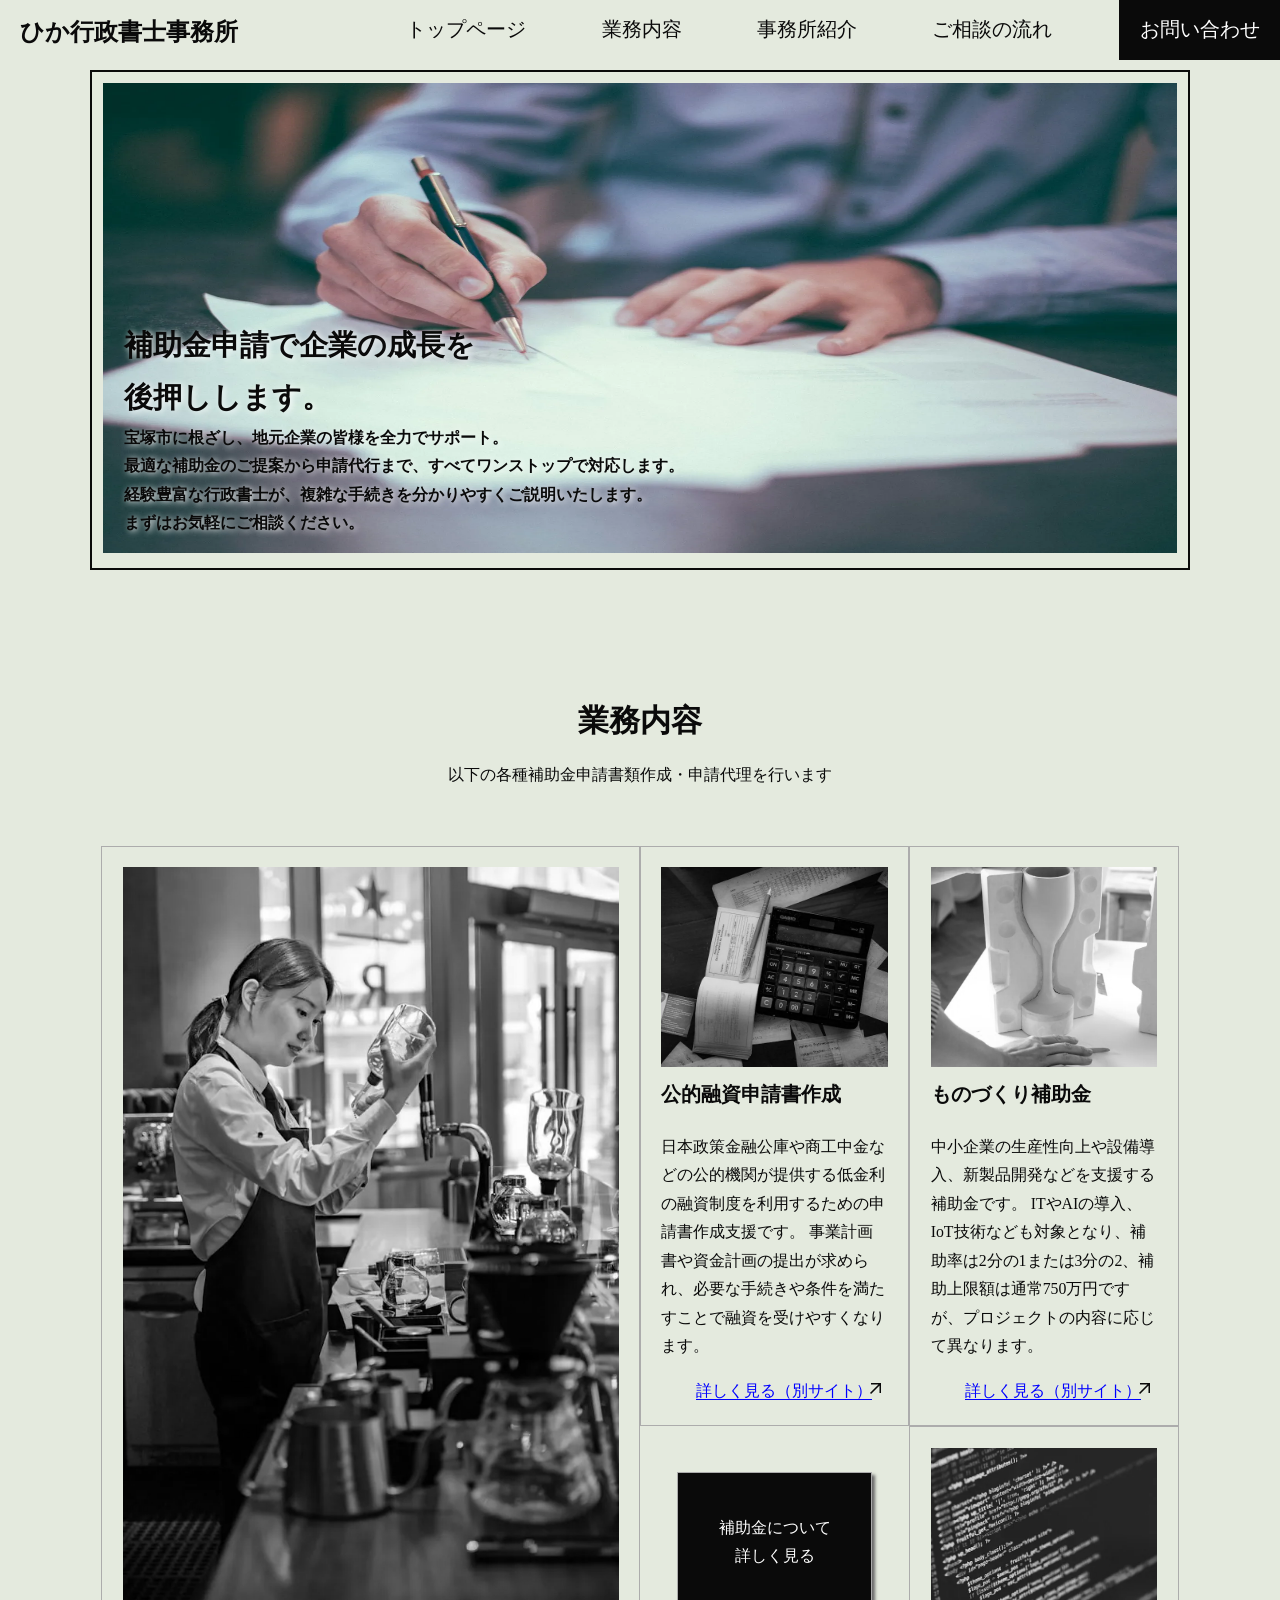
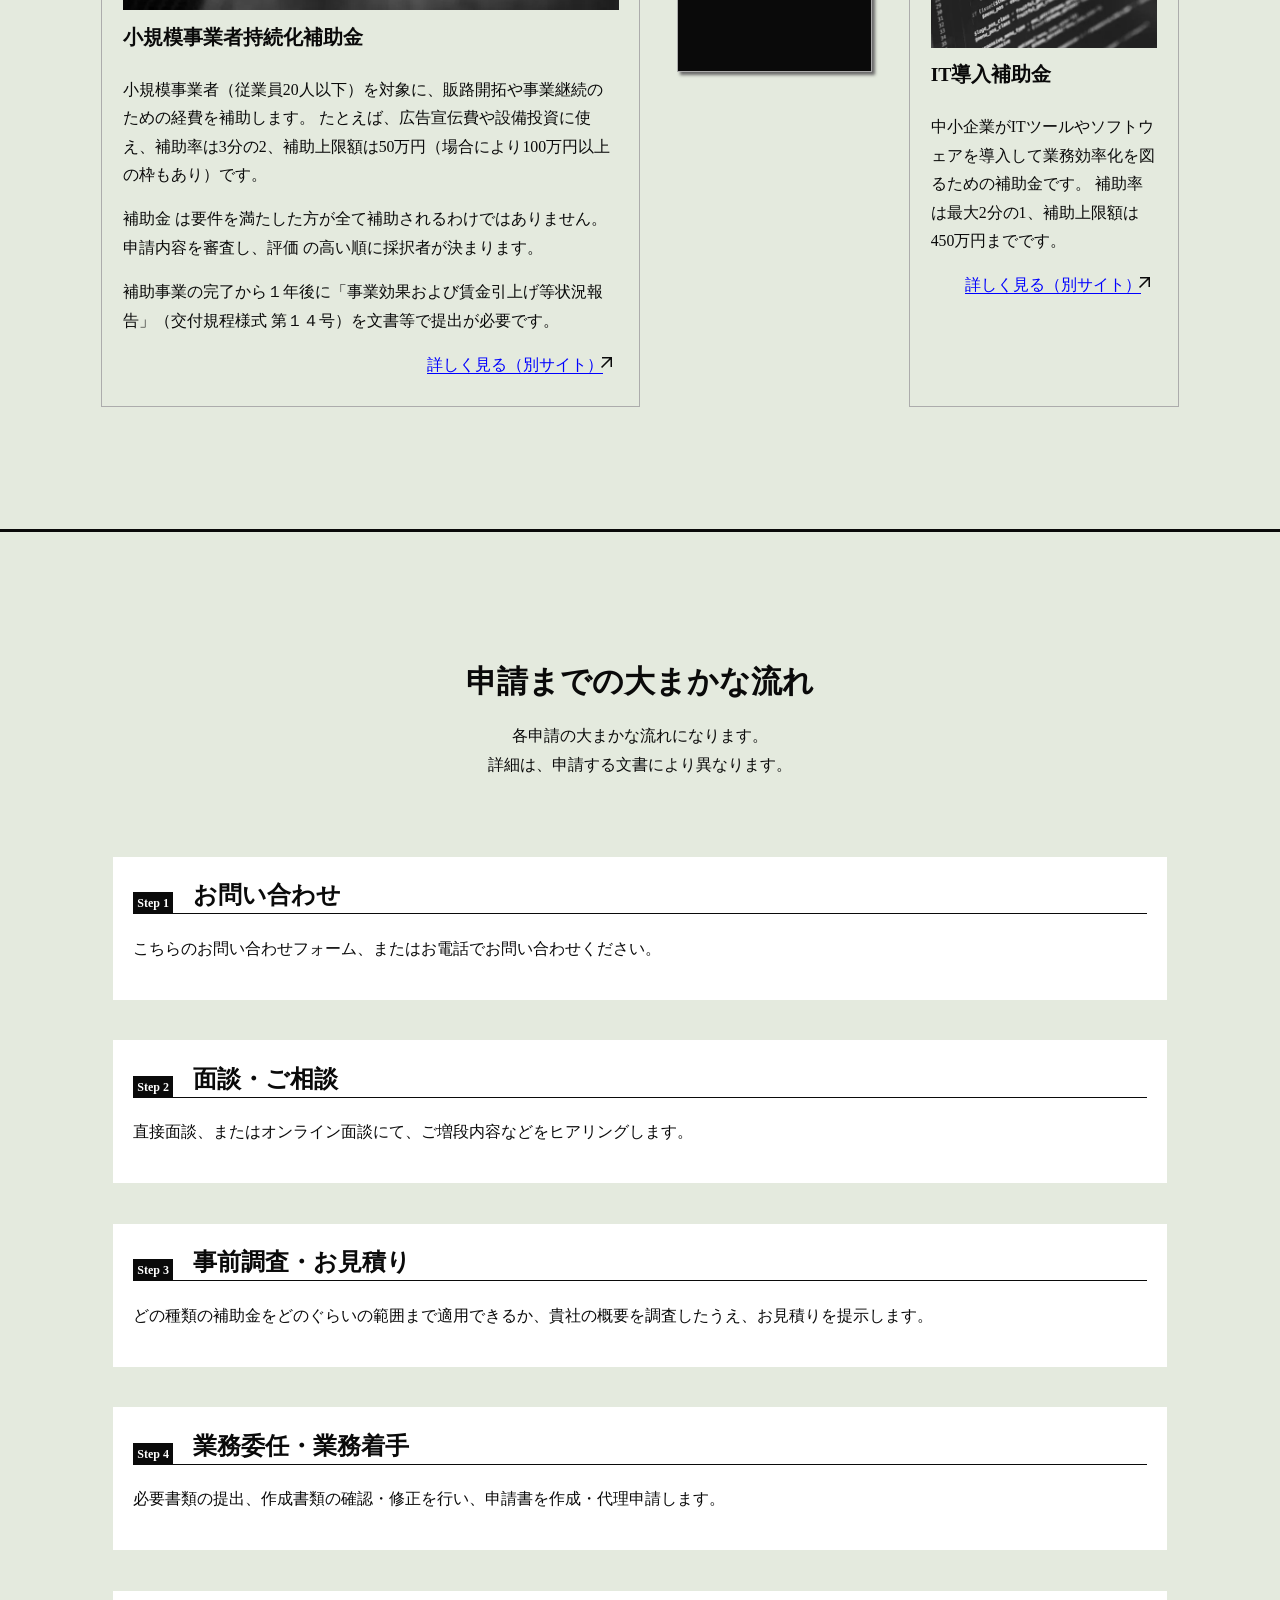
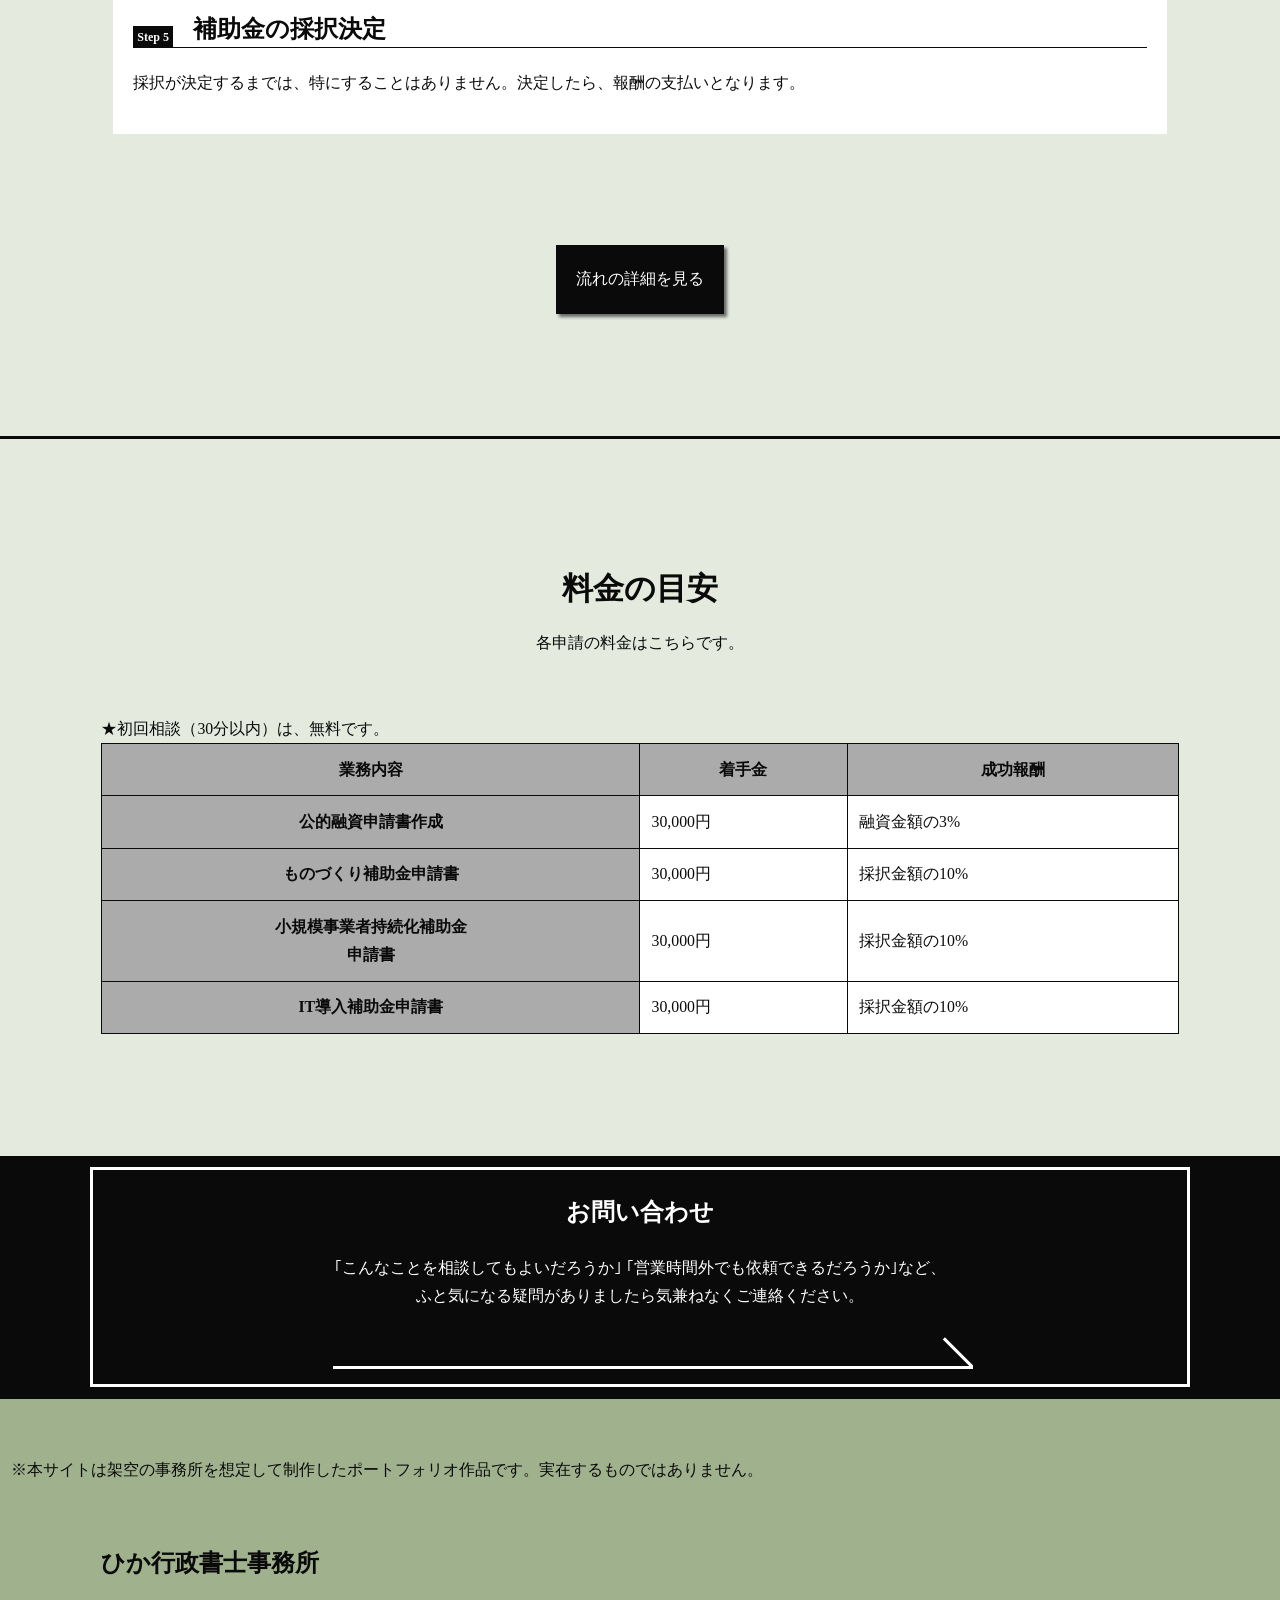
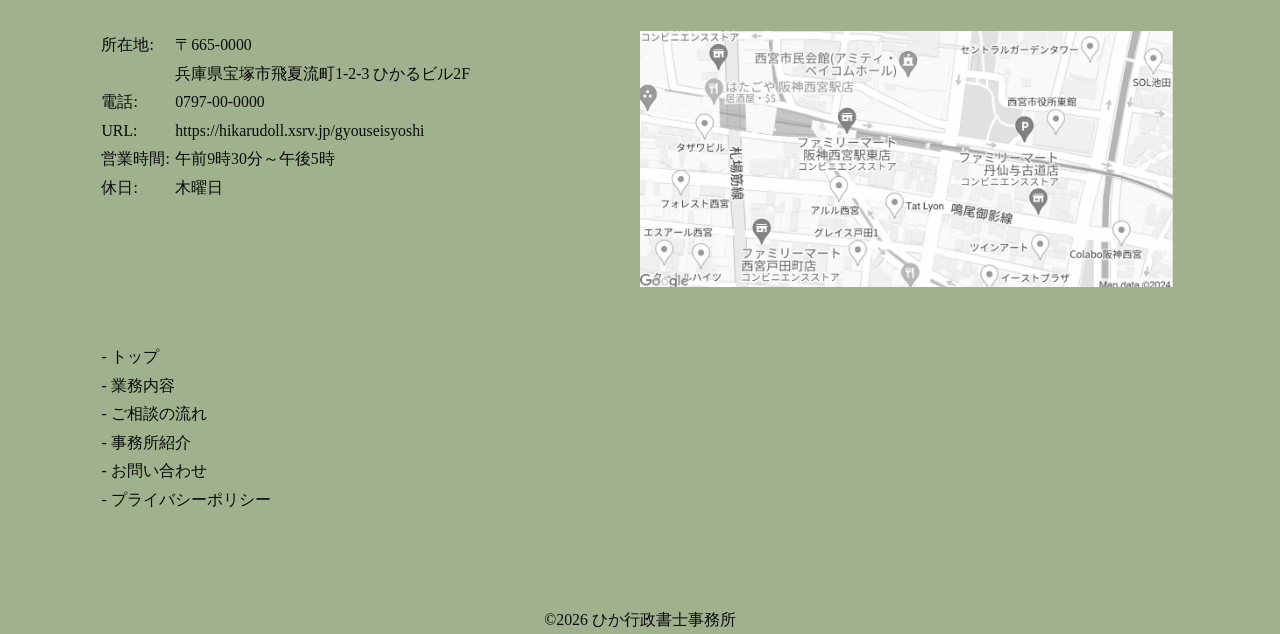
==== commit 3e2f1a1e: "footerにattentionを追加" ====
--- a/index.html
+++ b/index.html
@@ -243,6 +243,9 @@
     </main>
     <!-- footer- --------------------------------------->
     <footer class="footer">
+      <p class="attention">
+        ※本サイトは架空の事務所を想定して制作したポートフォリオ作品です。実在するものではありません。
+      </p>
       <div class="wrapper">
         <div class="item">
           <div class="logo">ひか行政書士事務所</div>
@@ -251,10 +254,10 @@
               <dt>所在地:</dt>
               <dd>
                 〒665-0000<br />
-                兵庫県宝塚市火香町0-0 火香火香ビル3階
+                兵庫県宝塚市飛夏流町1-2-3 ひかるビル2F
               </dd>
               <dt>電話:</dt>
-              <dd>090-0000-0000</dd>
+              <dd>0797-00-0000</dd>
               <dt>URL:</dt>
               <dd>https://hikarudoll.xsrv.jp/gyouseisyoshi</dd>
               <dt>営業時間:</dt>
--- a/assets/css/variable.css
+++ b/assets/css/variable.css
@@ -11,7 +11,6 @@
   --space-s: clamp(1.5rem, 1.056rem + 2.22vw, 3rem);
   --space-m: clamp(2rem, 1.704rem + 1.48vw, 3rem);
   --space-l: clamp(3rem, 2.407rem + 2.96vw, 5rem);
-  /* --space-xl: 64px; */
   --space-xl: clamp(0.5rem, -0.577rem + 5.38vw, 4rem);
   --space-xxl: 80px;
   /* === font size ======================== */
--- a/style.css
+++ b/style.css
@@ -159,7 +159,7 @@
   position: fixed;
   width: 100%;
   transition: 1s ease;
-  background-color: #e4eade91;
+  background-color: #e4eadebf;
   z-index: 10;
   top: 0;
 }
@@ -188,6 +188,10 @@
   .copy {
     text-align: center;
   }
+  .attention {
+    padding: var(--space-xxs);
+    font-size: var(--text-s);
+  }
 }
 /*  --------------------
 Intersection Observere
--- a/assets/css/main.css
+++ b/assets/css/main.css
@@ -207,15 +207,13 @@
 about.html
 ------------------------ */
 .about {
-  .text {
-    padding: var(--space-s);
-    .item {
-      margin-bottom: var(--space-s);
-    }
+  .item {
+    padding: var(--space-xxs) var(--space-s);
   }
   .career dl {
     display: grid;
     grid-template-columns: 1fr 3fr;
+    margin-bottom: var(--space-xs);
   }
   .image {
     text-align: center;
@@ -224,14 +222,19 @@
       width: 70%;
     }
   }
+  .license {
+    margin-bottom: var(--space-s);
+  }
   .summary {
     border: 1px solid var(--color-line);
-    gap: 0;
-    grid-template-columns: 1fr 4fr;
-    & dt,
-    & dd {
-      border: 1px solid var(--color-line);
-      padding: var(--space-xxs);
+    .grid {
+      gap: 0;
+      grid-template-columns: 1fr 4fr;
+      & dt,
+      & dd {
+        border: 1px solid var(--color-line);
+        padding: var(--space-xxs);
+      }
     }
   }
 }
--- a/responsive.css
+++ b/responsive.css
@@ -1,4 +1,14 @@
 @charset "utf-8";
+@media screen and (min-width: 600px) {
+  .about {
+    .grid {
+      grid-template-columns: 1.5fr 1fr;
+    }
+    .image img {
+      width: 100%;
+    }
+  }
+}
 @media screen and (min-width: 878px) {
   .blank {
     display: block;
@@ -23,6 +33,9 @@
     & li:first-child {
       border-left: 1px solid var(--color-line-right);
     }
+  }
+  #js-focus-trap {
+    display: none;
   }
 
   /* header/menu------- */
@@ -41,7 +54,7 @@
     position: fixed;
     width: 100%;
     height: 65px;
-    background-color: var(--color--base);
+
     top: 0;
     z-index: 10;
   }
